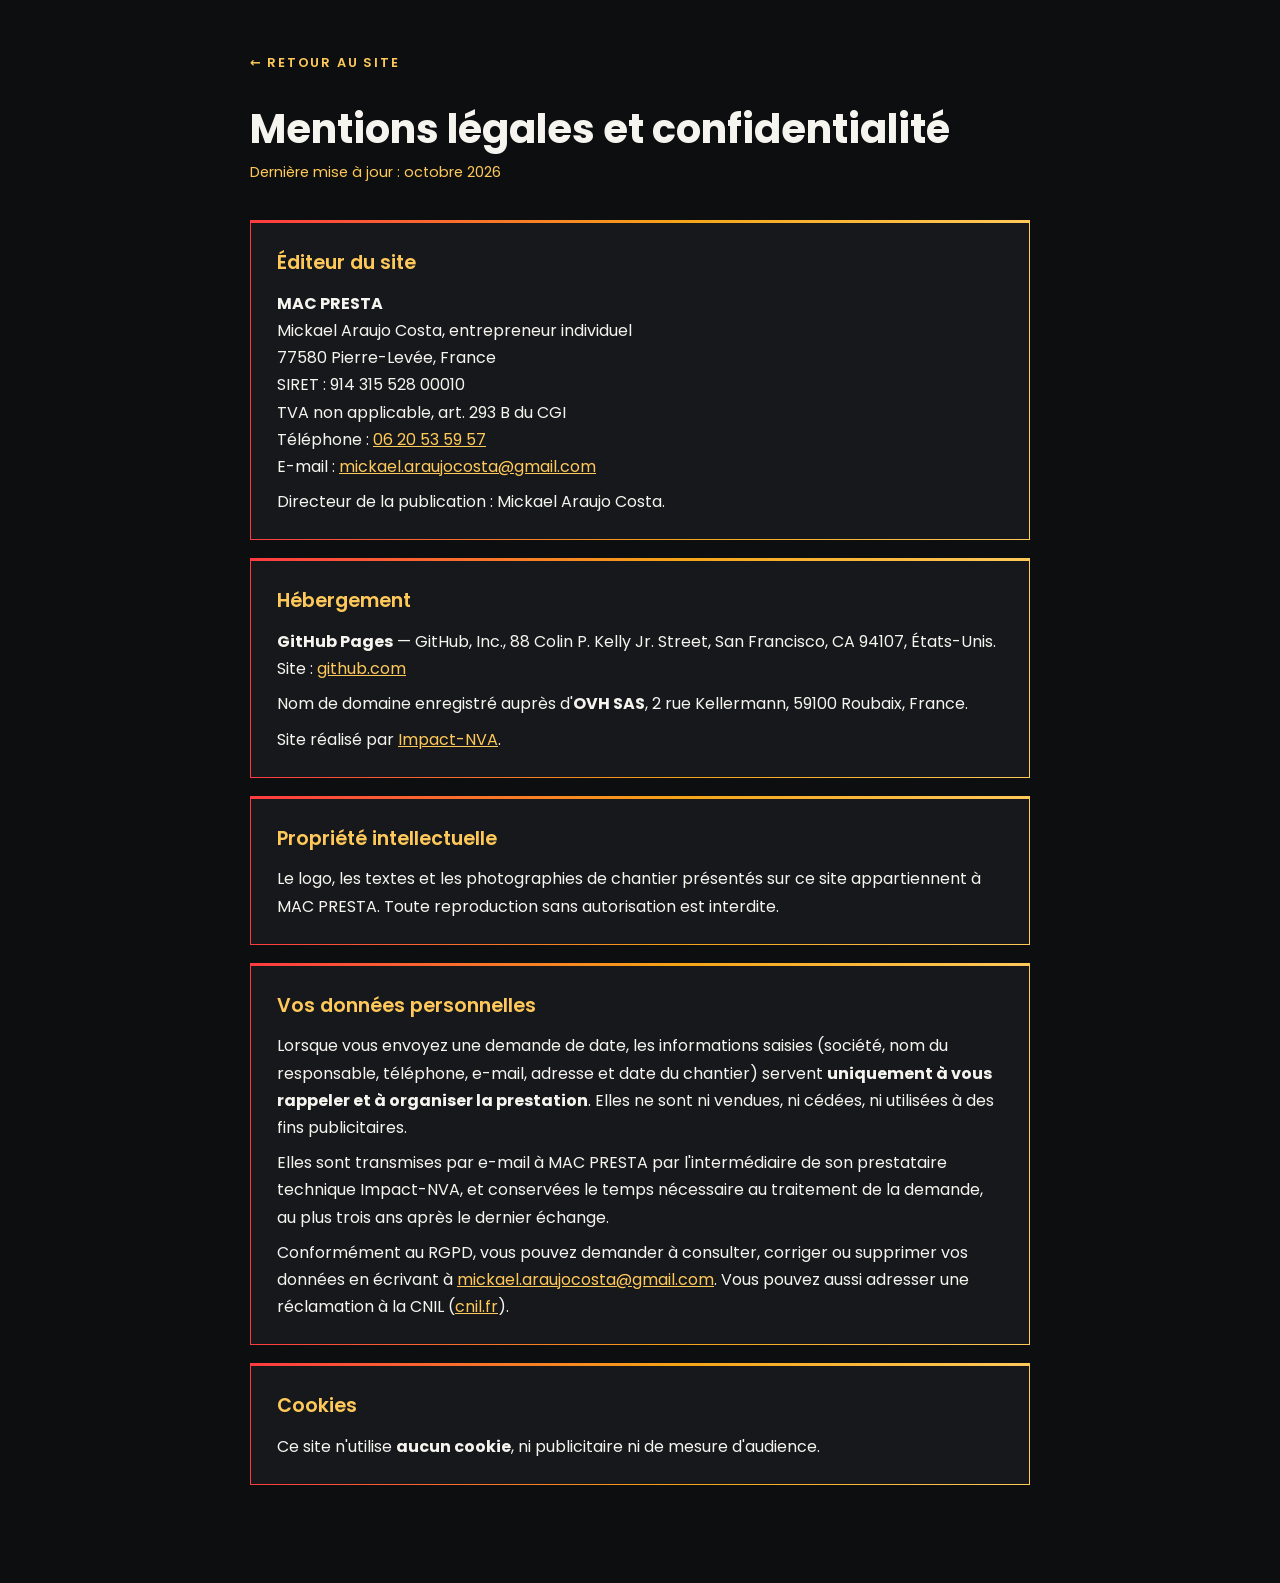
==== mentions-legales.html @ 4060bb1c "Site MAC PRESTA Essentiel pour macpresta.fr Co-Authored-By: Claude Opus 5.5 <noreply@anthropic.com>" ====
<!DOCTYPE html>
<html lang="fr"><head><meta charset="UTF-8">
<meta name="viewport" content="width=device-width, initial-scale=1.0">
<title>Mentions légales — MAC PRESTA</title>
<meta name="robots" content="noindex">
<link rel="icon" type="image/png" sizes="48x48" href="favicon-48.png">
<link rel="apple-touch-icon" href="apple-touch-icon.png">
<link rel="preconnect" href="https://fonts.googleapis.com"><link rel="preconnect" href="https://fonts.gstatic.com" crossorigin>
<link rel="stylesheet" href="https://fonts.googleapis.com/css2?family=Poppins:wght@400;500;600;700&display=swap">
<style>
*{box-sizing:border-box;margin:0;padding:0}
body{background:#0D0E0F;color:#F6F4EF;font:400 16px/1.7 Poppins,system-ui,sans-serif}
.wrap{width:min(780px,100% - 32px);margin:0 auto;padding:48px 0 80px}
a{color:#FFC95A}
.retour{display:inline-block;margin-bottom:32px;font-weight:600;font-size:.8rem;letter-spacing:.14em;text-transform:uppercase;text-decoration:none}
h1{font-weight:700;font-size:clamp(1.8rem,5vw,2.5rem);line-height:1.15;margin-bottom:8px}
.maj{color:#FFC95A;font-size:.9rem;margin-bottom:36px}
section{background:#17181B;border:1px solid rgba(255,255,255,.1);border-top:3px solid;border-image:linear-gradient(90deg,#FF3B41,#F5A417 55%,#FFC95A) 1;padding:24px 26px;margin-bottom:18px}
h2{font-weight:600;font-size:1.2rem;margin-bottom:10px;color:#FFC95A}
p+p{margin-top:8px}
</style></head><body><div class="wrap">
  <a class="retour" href="./">← Retour au site</a>
  <h1>Mentions légales et confidentialité</h1>
  <p class="maj">Dernière mise à jour : octobre 2026</p>
  <section><h2>Éditeur du site</h2>
    <p><b>MAC PRESTA</b><br>Mickael Araujo Costa, entrepreneur individuel<br>77580 Pierre-Levée, France<br>SIRET : 914 315 528 00010<br>TVA non applicable, art. 293 B du CGI<br>
    Téléphone : <a href="tel:+33620535957">06 20 53 59 57</a><br>E-mail : <a href="mailto:mickael.araujocosta@gmail.com">mickael.araujocosta@gmail.com</a></p>
    <p>Directeur de la publication : Mickael Araujo Costa.</p></section>
  <section><h2>Hébergement</h2>
    <p><b>GitHub Pages</b> — GitHub, Inc., 88 Colin P. Kelly Jr. Street, San Francisco, CA 94107, États-Unis. Site : <a href="https://github.com" rel="noopener">github.com</a></p>
    <p>Nom de domaine enregistré auprès d'<b>OVH SAS</b>, 2 rue Kellermann, 59100 Roubaix, France.</p>
    <p>Site réalisé par <a href="https://impact-nva.fr" rel="noopener">Impact-NVA</a>.</p></section>
  <section><h2>Propriété intellectuelle</h2>
    <p>Le logo, les textes et les photographies de chantier présentés sur ce site appartiennent à MAC PRESTA. Toute reproduction sans autorisation est interdite.</p></section>
  <section><h2>Vos données personnelles</h2>
    <p>Lorsque vous envoyez une demande de date, les informations saisies (société, nom du responsable, téléphone, e-mail, adresse et date du chantier) servent <b>uniquement à vous rappeler et à organiser la prestation</b>. Elles ne sont ni vendues, ni cédées, ni utilisées à des fins publicitaires.</p>
    <p>Elles sont transmises par e-mail à MAC PRESTA par l'intermédiaire de son prestataire technique Impact-NVA, et conservées le temps nécessaire au traitement de la demande, au plus trois ans après le dernier échange.</p>
    <p>Conformément au RGPD, vous pouvez demander à consulter, corriger ou supprimer vos données en écrivant à <a href="mailto:mickael.araujocosta@gmail.com">mickael.araujocosta@gmail.com</a>. Vous pouvez aussi adresser une réclamation à la CNIL (<a href="https://www.cnil.fr" rel="noopener">cnil.fr</a>).</p></section>
  <section><h2>Cookies</h2>
    <p>Ce site n'utilise <b>aucun cookie</b>, ni publicitaire ni de mesure d'audience.</p></section>
</div></body></html>
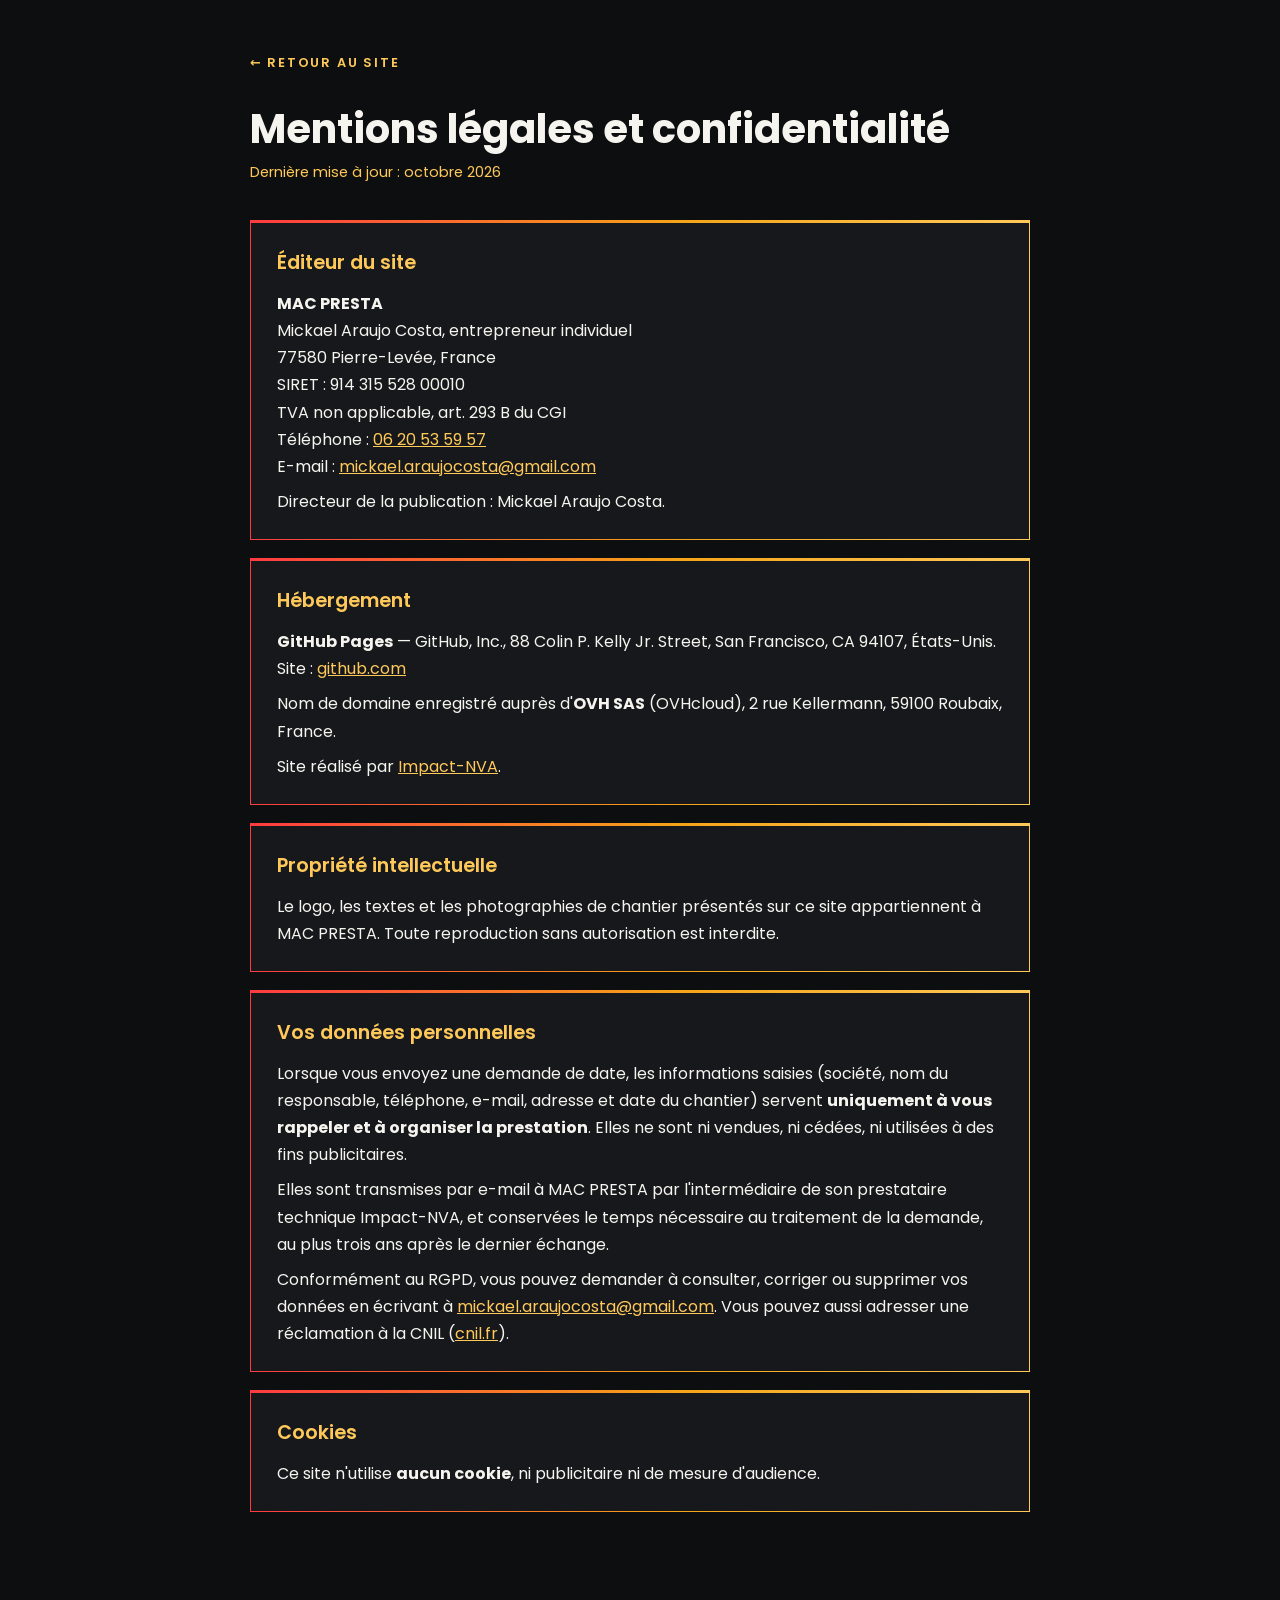
==== commit 2b608969: "Mentions légales : OVH SAS (OVHcloud) Co-Authored-By: Claude Opus 5.5 <noreply@anthropic.com>" ====
--- a/mentions-legales.html
+++ b/mentions-legales.html
@@ -28,7 +28,7 @@
     <p>Directeur de la publication : Mickael Araujo Costa.</p></section>
   <section><h2>Hébergement</h2>
     <p><b>GitHub Pages</b> — GitHub, Inc., 88 Colin P. Kelly Jr. Street, San Francisco, CA 94107, États-Unis. Site : <a href="https://github.com" rel="noopener">github.com</a></p>
-    <p>Nom de domaine enregistré auprès d'<b>OVH SAS</b>, 2 rue Kellermann, 59100 Roubaix, France.</p>
+    <p>Nom de domaine enregistré auprès d'<b>OVH SAS</b> (OVHcloud), 2 rue Kellermann, 59100 Roubaix, France.</p>
     <p>Site réalisé par <a href="https://impact-nva.fr" rel="noopener">Impact-NVA</a>.</p></section>
   <section><h2>Propriété intellectuelle</h2>
     <p>Le logo, les textes et les photographies de chantier présentés sur ce site appartiennent à MAC PRESTA. Toute reproduction sans autorisation est interdite.</p></section>
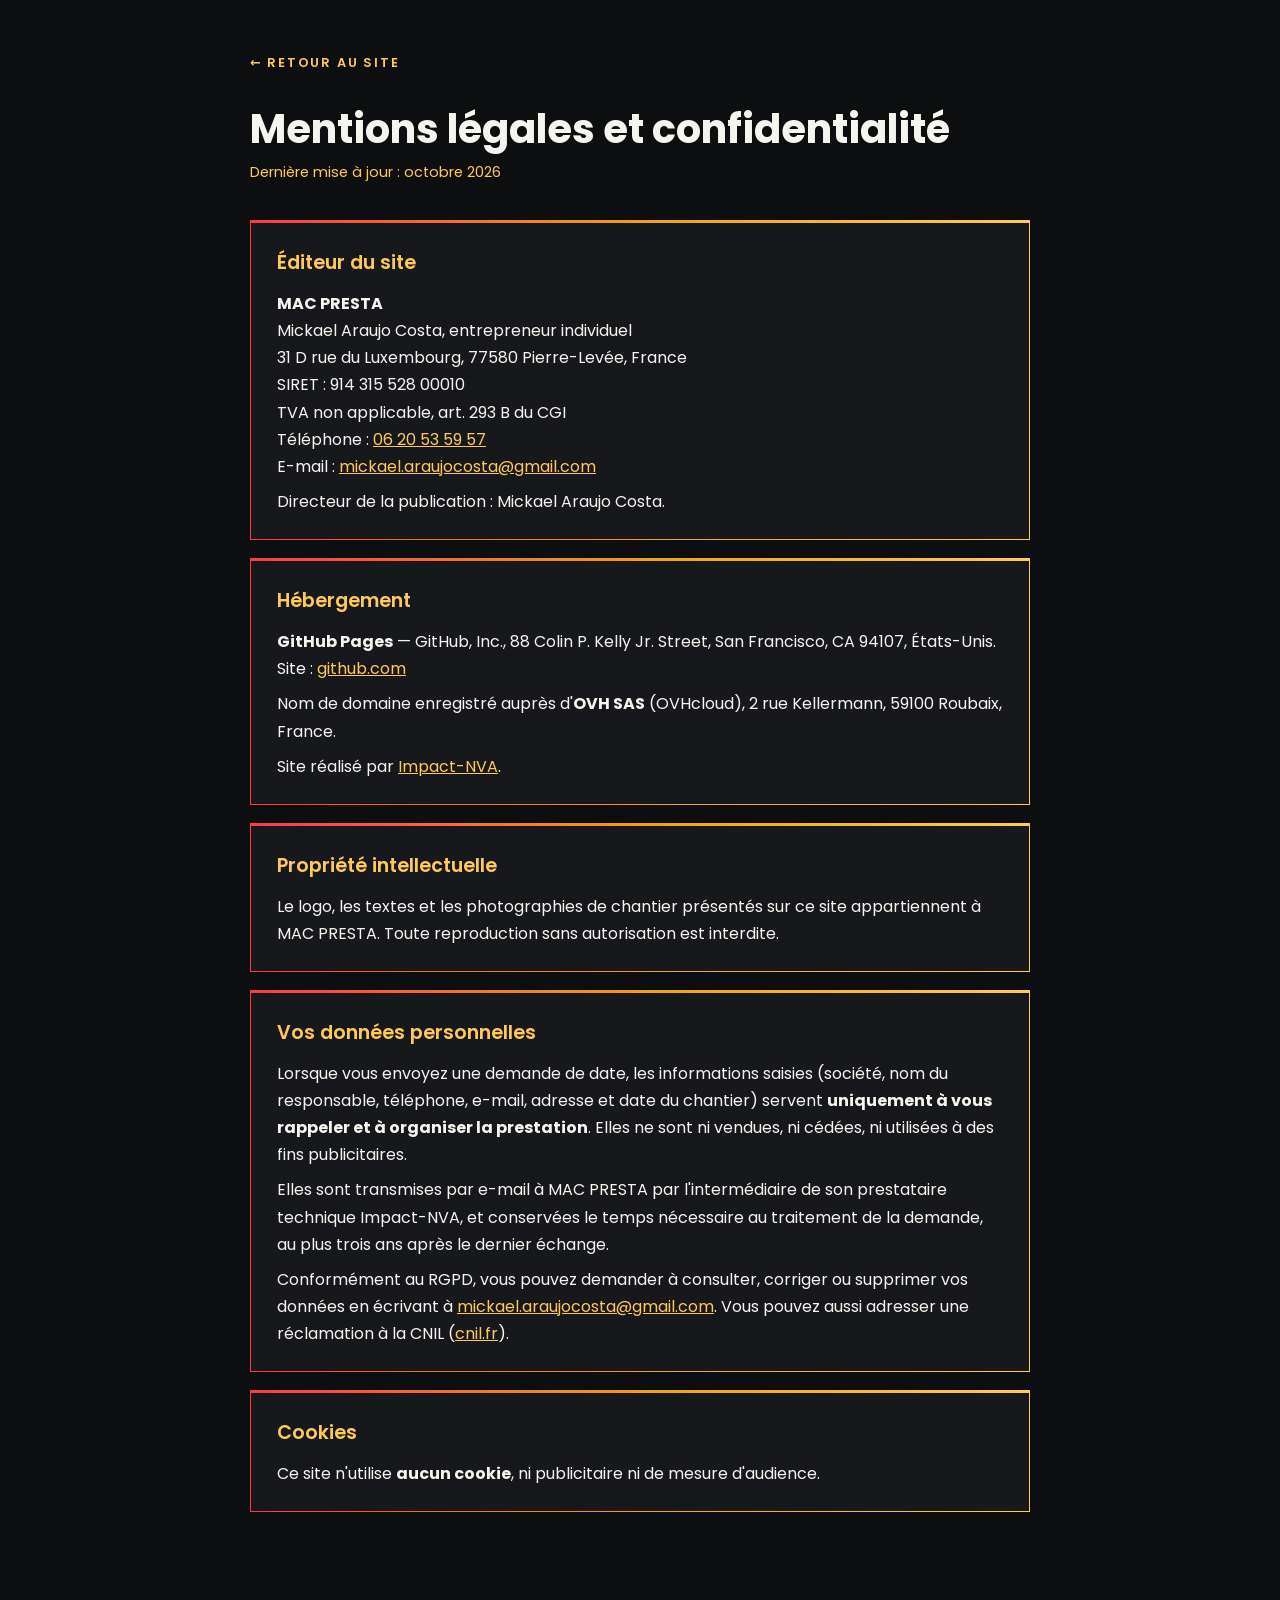
==== commit 9d931ebe: "Description sans prix, adresse complète dans les mentions légales Co-Authored-By: Claude Opus 5.5 <n" ====
--- a/mentions-legales.html
+++ b/mentions-legales.html
@@ -23,7 +23,7 @@
   <h1>Mentions légales et confidentialité</h1>
   <p class="maj">Dernière mise à jour : octobre 2026</p>
   <section><h2>Éditeur du site</h2>
-    <p><b>MAC PRESTA</b><br>Mickael Araujo Costa, entrepreneur individuel<br>77580 Pierre-Levée, France<br>SIRET : 914 315 528 00010<br>TVA non applicable, art. 293 B du CGI<br>
+    <p><b>MAC PRESTA</b><br>Mickael Araujo Costa, entrepreneur individuel<br>31 D rue du Luxembourg, 77580 Pierre-Levée, France<br>SIRET : 914 315 528 00010<br>TVA non applicable, art. 293 B du CGI<br>
     Téléphone : <a href="tel:+33620535957">06 20 53 59 57</a><br>E-mail : <a href="mailto:mickael.araujocosta@gmail.com">mickael.araujocosta@gmail.com</a></p>
     <p>Directeur de la publication : Mickael Araujo Costa.</p></section>
   <section><h2>Hébergement</h2>
